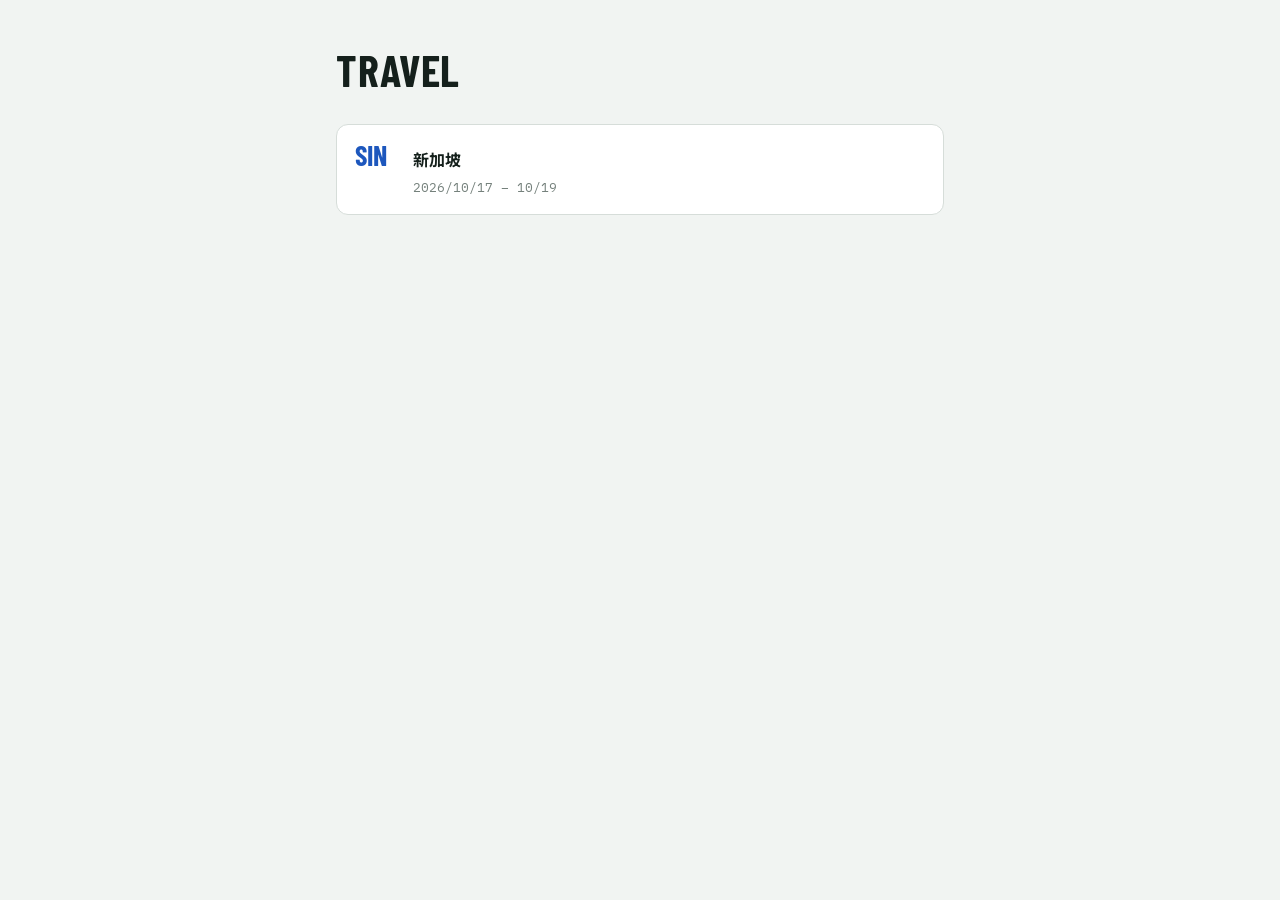
==== docs/index.html @ ed7405ce "Add Singapore 2026-10 itinerary site and trip index One repo holds every trip: GitHub Pages serves m" ====
<!doctype html>
<html lang="zh-Hant">
<head>
<meta charset="utf-8">
<meta name="viewport" content="width=device-width, initial-scale=1, viewport-fit=cover">
<title>Travel</title>
<meta name="description" content="所有旅行的行程網站。">
<link rel="preconnect" href="https://fonts.googleapis.com">
<link rel="preconnect" href="https://fonts.gstatic.com" crossorigin>
<link rel="stylesheet" href="https://fonts.googleapis.com/css2?family=Barlow+Condensed:wght@600;700&family=IBM+Plex+Mono:wght@500;600&family=Noto+Sans+TC:wght@400;500;700&display=swap">
<style>
  :root {
    --bg: #F1F4F2;
    --surface: #FFFFFF;
    --ink: #15201C;
    --ink-2: #4B5853;
    --ink-3: #75817C;
    --rule: #D6DDD9;
    --blue: #1D57BD;
    --f-display: "Barlow Condensed", "Arial Narrow", "Noto Sans TC", sans-serif;
    --f-body: "Noto Sans TC", "PingFang TC", "Microsoft JhengHei", system-ui, sans-serif;
    --f-mono: "IBM Plex Mono", ui-monospace, "SFMono-Regular", Menlo, Consolas, monospace;
  }
  @media (prefers-color-scheme: dark) {
    :root {
      color-scheme: dark;
      --bg: #0D1311;
      --surface: #161F1B;
      --ink: #E5ECE8;
      --ink-2: #A2AEA9;
      --ink-3: #75817C;
      --rule: #29342F;
      --blue: #86B3FF;
    }
  }
  * { box-sizing: border-box; }
  body {
    margin: 0; background: var(--bg); color: var(--ink);
    font-family: var(--f-body); line-height: 1.6;
  }
  main { max-width: 640px; margin: 0 auto; padding: 48px 16px 64px; }
  h1 {
    font-family: var(--f-display); font-weight: 700; font-size: 44px;
    letter-spacing: .02em; line-height: 1; margin: 0 0 32px;
  }
  .trips { list-style: none; margin: 0; padding: 0; display: grid; gap: 12px; }
  .trip {
    display: flex; align-items: baseline; gap: 16px;
    padding: 16px 18px; background: var(--surface);
    border: 1px solid var(--rule); border-radius: 12px;
    color: inherit; text-decoration: none;
  }
  .trip:hover { border-color: var(--blue); }
  .trip__code {
    font-family: var(--f-display); font-weight: 700; font-size: 28px;
    line-height: 1; color: var(--blue); min-width: 3.2ch;
  }
  .trip__name { font-weight: 700; }
  .trip__dates { font-family: var(--f-mono); font-size: 13px; color: var(--ink-3); }
</style>
</head>
<body>
<main>
  <h1>TRAVEL</h1>
  <ol class="trips">
    <li>
      <a class="trip" href="sin-2026-10/">
        <span class="trip__code">SIN</span>
        <span>
          <span class="trip__name">新加坡</span><br>
          <span class="trip__dates">2026/10/17 – 10/19</span>
        </span>
      </a>
    </li>
  </ol>
</main>
</body>
</html>
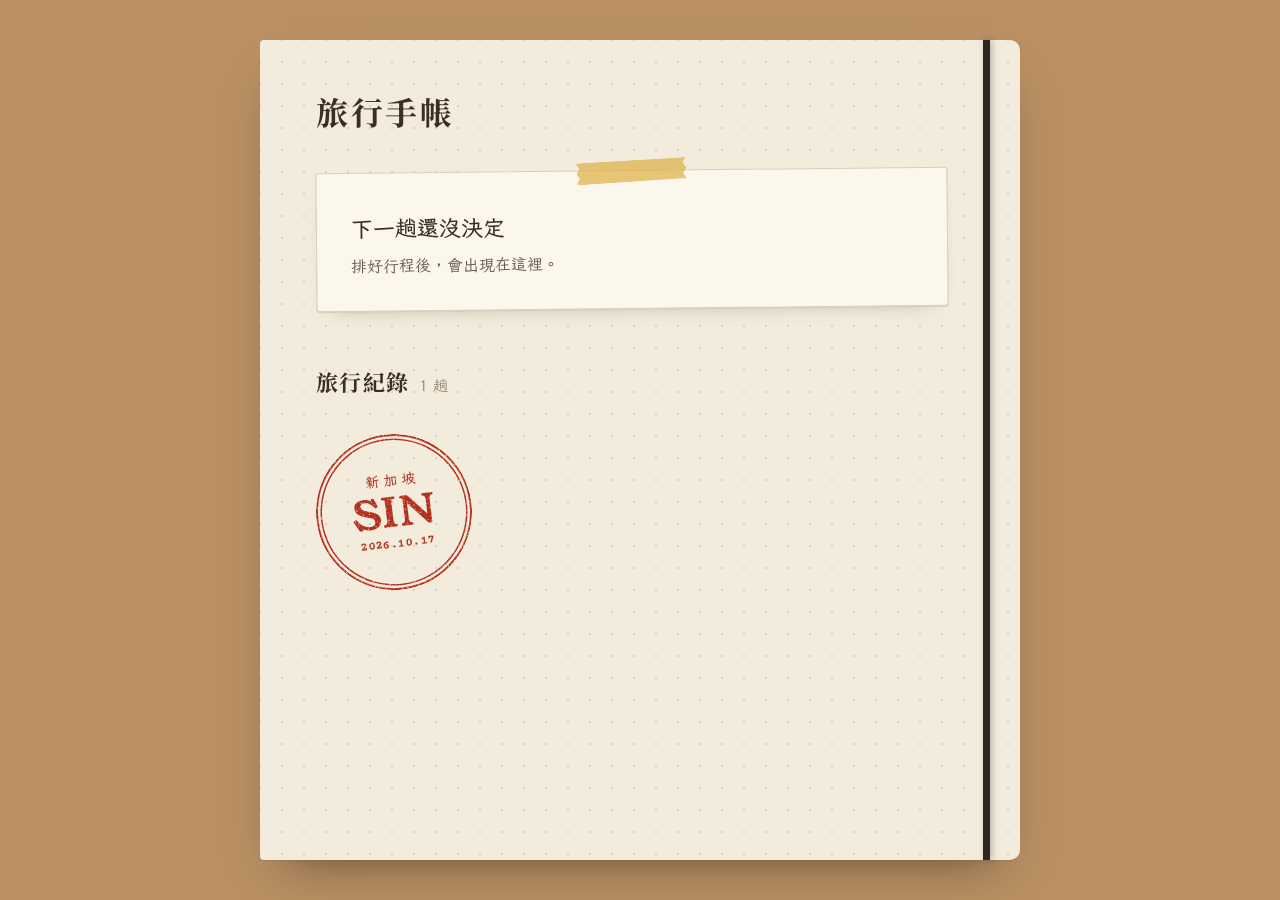
==== commit 1829468c: "Redesign the site as a warm travel journal Home page: a taped-in card for the next trip (countdown, " ====
--- a/docs/index.html
+++ b/docs/index.html
@@ -3,76 +3,327 @@
 <head>
 <meta charset="utf-8">
 <meta name="viewport" content="width=device-width, initial-scale=1, viewport-fit=cover">
-<title>Travel</title>
-<meta name="description" content="所有旅行的行程網站。">
+<title>旅行手帳</title>
+<meta name="description" content="每一趟旅行的行程，一趟一頁。">
 <link rel="preconnect" href="https://fonts.googleapis.com">
 <link rel="preconnect" href="https://fonts.gstatic.com" crossorigin>
-<link rel="stylesheet" href="https://fonts.googleapis.com/css2?family=Barlow+Condensed:wght@600;700&family=IBM+Plex+Mono:wght@500;600&family=Noto+Sans+TC:wght@400;500;700&display=swap">
+<link rel="stylesheet" href="https://fonts.googleapis.com/css2?family=Courier+Prime:wght@400;700&family=LXGW+WenKai+TC:wght@400;700&family=Noto+Serif+TC:wght@700&family=Young+Serif&display=swap">
+<link rel="stylesheet" href="assets/journal.css">
 <style>
-  :root {
-    --bg: #F1F4F2;
-    --surface: #FFFFFF;
-    --ink: #15201C;
-    --ink-2: #4B5853;
-    --ink-3: #75817C;
-    --rule: #D6DDD9;
-    --blue: #1D57BD;
-    --f-display: "Barlow Condensed", "Arial Narrow", "Noto Sans TC", sans-serif;
-    --f-body: "Noto Sans TC", "PingFang TC", "Microsoft JhengHei", system-ui, sans-serif;
-    --f-mono: "IBM Plex Mono", ui-monospace, "SFMono-Regular", Menlo, Consolas, monospace;
-  }
-  @media (prefers-color-scheme: dark) {
-    :root {
-      color-scheme: dark;
-      --bg: #0D1311;
-      --surface: #161F1B;
-      --ink: #E5ECE8;
-      --ink-2: #A2AEA9;
-      --ink-3: #75817C;
-      --rule: #29342F;
-      --blue: #86B3FF;
+  * { box-sizing: border-box; }
+  html { -webkit-text-size-adjust: 100%; }
+  body {
+    margin: 0;
+    min-height: 100vh;
+    padding: 12px;
+    background: var(--kraft);
+    color: var(--ink);
+    font-family: var(--f-body);
+    font-size: 16px;
+    line-height: 1.7;
+  }
+  @media (min-width: 720px) { body { padding: 40px 24px; } }
+  [hidden] { display: none !important; }
+  a { color: inherit; }
+  a:focus-visible { outline: 2px solid var(--blue); outline-offset: 3px; border-radius: 4px; }
+
+  /* 攤開的一頁手帳，右邊是綁住本子的鬆緊帶 */
+  .book {
+    position: relative;
+    max-width: 760px;
+    min-height: calc(100vh - 24px);
+    margin: 0 auto;
+    padding: 36px 20px 56px;
+    border-radius: 4px 10px 10px 4px;
+    box-shadow: 0 1px 0 rgba(0, 0, 0, .06), 0 24px 48px -28px rgba(0, 0, 0, .55);
+  }
+  @media (min-width: 720px) {
+    .book { padding: 56px 72px 72px 56px; min-height: calc(100vh - 80px); }
+    .book::after {
+      content: "";
+      position: absolute; top: 0; bottom: 0; right: 30px;
+      width: 7px;
+      background: #2E2621;
+      box-shadow: 1px 0 0 rgba(255, 255, 255, .08), 2px 0 6px rgba(0, 0, 0, .25);
     }
   }
-  * { box-sizing: border-box; }
-  body {
-    margin: 0; background: var(--bg); color: var(--ink);
-    font-family: var(--f-body); line-height: 1.6;
-  }
-  main { max-width: 640px; margin: 0 auto; padding: 48px 16px 64px; }
-  h1 {
-    font-family: var(--f-display); font-weight: 700; font-size: 44px;
-    letter-spacing: .02em; line-height: 1; margin: 0 0 32px;
-  }
-  .trips { list-style: none; margin: 0; padding: 0; display: grid; gap: 12px; }
-  .trip {
-    display: flex; align-items: baseline; gap: 16px;
-    padding: 16px 18px; background: var(--surface);
-    border: 1px solid var(--rule); border-radius: 12px;
-    color: inherit; text-decoration: none;
-  }
-  .trip:hover { border-color: var(--blue); }
-  .trip__code {
-    font-family: var(--f-display); font-weight: 700; font-size: 28px;
-    line-height: 1; color: var(--blue); min-width: 3.2ch;
-  }
-  .trip__name { font-weight: 700; }
-  .trip__dates { font-family: var(--f-mono); font-size: 13px; color: var(--ink-3); }
+
+  .book__title {
+    margin: 0 0 36px;
+    font-family: var(--f-display);
+    font-weight: 700;
+    font-size: 32px;
+    line-height: 1.2;
+    letter-spacing: .08em;
+  }
+
+  /* ---------- 下一趟 ---------- */
+  .next {
+    position: relative;
+    margin: 0 0 56px;
+    padding: 30px 22px 24px;
+    background: var(--surface);
+    border: 1px solid var(--rule);
+    border-radius: 3px;
+    box-shadow: 0 1px 0 var(--rule), 0 10px 22px -18px rgba(59, 47, 37, .5);
+    transform: rotate(-.6deg);
+  }
+  @media (min-width: 720px) { .next { padding: 36px 34px 30px; } }
+  .next__tape { position: absolute; top: -11px; left: 50%; transform: translateX(-50%) rotate(-3deg); width: 110px; --tape: var(--cc); }
+  .next__count { margin: 0; font-size: 18px; color: var(--ink-2); }
+  .next__count b {
+    font-family: var(--f-display);
+    font-weight: 400;
+    font-size: 40px;
+    line-height: 1;
+    color: var(--red);
+    margin-inline: 2px;
+    vertical-align: -3px;
+  }
+  .next__city {
+    margin: 6px 0 2px;
+    font-family: var(--f-display);
+    font-weight: 700;
+    font-size: clamp(40px, 11vw, 60px);
+    line-height: 1.1;
+    letter-spacing: .06em;
+  }
+  .next__dates { margin: 0; display: flex; flex-wrap: wrap; gap: 0 14px; font-size: 16px; color: var(--ink-2); }
+  .next__dates span { white-space: nowrap; }
+  .next__today { margin: 10px 0 0; font-size: 17px; }
+  .next__today span { color: var(--ink-3); margin-right: 6px; }
+  .next__empty { margin: 0; font-size: 22px; font-weight: 700; }
+  .next__hint { margin: 6px 0 0; color: var(--ink-2); }
+
+  .stubs { display: grid; gap: 10px; margin: 22px 0 6px; grid-template-columns: repeat(auto-fit, minmax(min(100%, 250px), 1fr)); }
+  /* 登機證票根：左邊一排撕線孔 */
+  .stub {
+    position: relative;
+    display: grid;
+    grid-template-columns: auto minmax(0, 1fr);
+    gap: 2px 14px;
+    align-items: baseline;
+    padding: 10px 14px 10px 26px;
+    background: var(--bg);
+    border: 1px dashed var(--rule);
+    border-radius: 4px;
+  }
+  .stub::before {
+    content: "";
+    position: absolute; top: 6px; bottom: 6px; left: 9px;
+    width: 4px;
+    background: radial-gradient(circle, var(--rule) 1.6px, transparent 2px) 0 0 / 4px 8px repeat-y;
+  }
+  .stub__dir { font-size: 13px; color: var(--ink-3); }
+  .stub__date { font-size: 13px; color: var(--ink-2); text-align: right; }
+  .stub__route { grid-column: 1 / -1; display: flex; align-items: center; gap: 18px; margin-top: 2px; }
+  .stub__pt { display: grid; line-height: 1.25; font-family: var(--f-mono); font-size: 14px; }
+  .stub__pt b { font-family: var(--f-display); font-weight: 400; font-size: 24px; letter-spacing: .03em; }
+  .stub__plane { color: var(--ink-3); font-size: 14px; }
+  .stub__no { margin-left: 8px; font-family: var(--f-mono); font-weight: 700; font-size: 14px; letter-spacing: .05em; color: var(--ink); }
+
+  .open {
+    display: inline-block;
+    margin-top: 18px;
+    padding: 9px 22px;
+    background: var(--ink);
+    color: var(--bg);
+    border-radius: 4px;
+    font-weight: 700;
+    font-size: 16px;
+    letter-spacing: .08em;
+    text-decoration: none;
+  }
+  .open:hover { background: var(--blue); }
+
+  /* ---------- 印章牆 ---------- */
+  .wall__title {
+    display: flex; align-items: baseline; gap: 10px;
+    margin: 0 0 24px;
+    font-family: var(--f-display);
+    font-weight: 700;
+    font-size: 22px;
+    letter-spacing: .06em;
+  }
+  .wall__count { font-family: var(--f-body); font-weight: 400; font-size: 15px; color: var(--ink-3); letter-spacing: 0; }
+  .stamps {
+    list-style: none; margin: 0; padding: 8px 0 0;
+    display: flex; flex-wrap: wrap; gap: 28px 34px;
+  }
+  .stamps a { display: block; text-decoration: none; border-radius: 50%; }
+  .stamps li:nth-child(3n+2) a { border-radius: 8px; }
+  .stamps .stamp {
+    display: grid;
+    place-content: center;
+    justify-items: center;
+    gap: 1px;
+    width: 156px; height: 156px;
+    padding: 12px;
+    border-radius: 50%;
+    text-align: center;
+    transform: rotate(var(--r, -6deg));
+    transition: transform .2s ease;
+  }
+  .stamps li:nth-child(3n+2) .stamp { width: 176px; height: 118px; border-radius: 8px; }
+  .stamps li:nth-child(3n) .stamp { width: 172px; height: 132px; border-radius: 50%; }
+  .stamps a:hover .stamp, .stamps a:focus-visible .stamp { transform: rotate(0deg) scale(1.04); }
+  @media (prefers-reduced-motion: reduce) { .stamps .stamp { transition: none; } }
+  .stamp__city { font-weight: 700; font-size: 14px; letter-spacing: .3em; margin-right: -.3em; }
+  .stamp__code { font-family: var(--f-display); font-size: 40px; line-height: 1; letter-spacing: .04em; }
+  .stamp__date { font-family: var(--f-mono); font-weight: 700; font-size: 12px; letter-spacing: .04em; }
+  .stamp__note { font-size: 12px; font-weight: 700; margin-top: 2px; }
 </style>
 </head>
 <body>
-<main>
-  <h1>TRAVEL</h1>
-  <ol class="trips">
-    <li>
-      <a class="trip" href="sin-2026-10/">
-        <span class="trip__code">SIN</span>
-        <span>
-          <span class="trip__name">新加坡</span><br>
-          <span class="trip__dates">2026/10/17 – 10/19</span>
-        </span>
-      </a>
-    </li>
-  </ol>
+<main class="book paper">
+  <h1 class="book__title">旅行手帳</h1>
+
+  <section class="next" id="next" aria-label="下一趟旅行" hidden></section>
+
+  <section class="wall" aria-labelledby="wall-title">
+    <h2 class="wall__title" id="wall-title">旅行紀錄<span class="wall__count" id="count"></span></h2>
+    <ol class="stamps" id="stamps"></ol>
+  </section>
 </main>
+
+<script>
+/*
+ * 所有旅行。新增一趟：在最上面加一筆。
+ *   dir   docs/ 底下的資料夾名（網址 /travel/{dir}/）
+ *   code  印章上的代碼，通常是機場代碼
+ *   city  地名
+ *   ink   印章墨色：red / blue / green / plum
+ * 日期、航班、每天的主題會自動從該資料夾的 itinerary.js 讀出來，不用重打。
+ */
+var TRIPS = [
+  { dir: "sin-2026-10", code: "SIN", city: "新加坡", ink: "red" }
+];
+
+(function () {
+  var WD = ["日", "一", "二", "三", "四", "五", "六"];
+  var TILT = [-7, 5, -3, 8, -5, 3];
+
+  function esc(s) {
+    return String(s).replace(/[&<>"]/g, function (c) {
+      return { "&": "&amp;", "<": "&lt;", ">": "&gt;", '"': "&quot;" }[c];
+    });
+  }
+  function wd(date) { return WD[new Date(date + "T12:00:00Z").getUTCDay()]; }
+  function md(date) { var p = date.split("-"); return +p[1] + "/" + +p[2]; }
+  function dayDiff(a, b) { return Math.round((Date.parse(b + "T00:00:00Z") - Date.parse(a + "T00:00:00Z")) / 864e5); }
+  // 今天的日期（台灣時間）。網址加 ?today=2026-10-18 可以模擬別天
+  function today() {
+    var q = new URLSearchParams(location.search).get("today");
+    if (q && /^\d{4}-\d{2}-\d{2}$/.test(q)) return q;
+    return new Intl.DateTimeFormat("en-CA", { timeZone: "Asia/Taipei", year: "numeric", month: "2-digit", day: "2-digit" }).format(new Date());
+  }
+
+  // 一個一個載入各趟的 itinerary.js（每個檔案都會寫進 window.TRIP）
+  function loadTrip(t) {
+    return new Promise(function (resolve) {
+      var s = document.createElement("script");
+      s.src = t.dir + "/itinerary.js";
+      s.onload = function () { var data = window.TRIP; window.TRIP = undefined; resolve(data || null); };
+      s.onerror = function () { resolve(null); };
+      document.head.appendChild(s);
+    });
+  }
+
+  function describe(t, data, now) {
+    var trip = { t: t, data: data };
+    if (!data) return trip;
+    var dates = (data.days || []).map(function (d) { return d.date; })
+      .concat((data.flights || []).map(function (f) { return f.date; }))
+      .sort();
+    if (!dates.length) return trip;
+    trip.first = dates[0];
+    trip.last = dates[dates.length - 1];
+    trip.until = dayDiff(now, trip.first);
+    trip.state = trip.until > 0 ? "upcoming" : now <= trip.last ? "ongoing" : "past";
+    return trip;
+  }
+
+  function range(a, b) {
+    var nights = dayDiff(a, b);
+    return '<span>' + md(a) + "（" + wd(a) + "）– " + md(b) + "（" + wd(b) + "）</span>" +
+      '<span>' + (nights + 1) + " 天 " + nights + " 夜</span>";
+  }
+
+  function stubs(flights) {
+    if (!flights || !flights.length) return "";
+    return '<div class="stubs">' + flights.map(function (f) {
+      return '<div class="stub">' +
+        '<span class="stub__dir">' + esc(f.dir) + '<span class="stub__no">' + esc(f.no) + '</span></span>' +
+        '<span class="stub__date">' + md(f.date) + '（' + wd(f.date) + '）</span>' +
+        '<span class="stub__route">' +
+          '<span class="stub__pt"><b>' + esc(f.from.code) + '</b>' + esc(f.from.time) + '</span>' +
+          '<span class="stub__plane" aria-hidden="true">✈</span>' +
+          '<span class="stub__pt"><b>' + esc(f.to.code) + '</b>' + esc(f.to.time) + '</span></span>' +
+      '</div>';
+    }).join("") + '</div>';
+  }
+
+  function renderNext(trip, now) {
+    var el = document.getElementById("next");
+    el.hidden = false;
+    if (!trip) {
+      el.innerHTML = '<span class="tape next__tape" aria-hidden="true"></span>' +
+        '<p class="next__empty">下一趟還沒決定</p>' +
+        '<p class="next__hint">排好行程後，會出現在這裡。</p>';
+      return;
+    }
+    var d = trip.data, t = trip.t, head, extra = "", href = t.dir + "/", cta = "打開行程";
+    if (trip.state === "ongoing") {
+      var n = dayDiff(trip.first, now) + 1;
+      var day = (d.days || []).filter(function (x) { return x.date === now; })[0];
+      head = '<p class="next__count">旅途中，第<b>' + n + '</b>天</p>';
+      if (day) {
+        extra = '<p class="next__today"><span>今天</span>' + esc(day.theme) + '</p>';
+        href = t.dir + "/#d" + now.slice(5).replace("-", "");
+        cta = "看今天的行程";
+      }
+    } else {
+      head = '<p class="next__count">' + (trip.until === 1 ? "明天就出發" : '還有<b>' + trip.until + '</b>天出發') + '</p>';
+    }
+    el.innerHTML = '<span class="tape next__tape" aria-hidden="true"></span>' + head +
+      '<h2 class="next__city">' + esc(t.city) + '</h2>' +
+      '<p class="next__dates">' + range(trip.first, trip.last) + '</p>' + extra +
+      (trip.state === "upcoming" ? stubs(d.flights) : '') +
+      '<a class="open" href="' + href + '">' + cta + '</a>';
+  }
+
+  function renderStamps(trips) {
+    document.getElementById("count").textContent = trips.length + " 趟";
+    document.getElementById("stamps").innerHTML = trips.map(function (trip, i) {
+      var t = trip.t;
+      var date = trip.first ? trip.first.replace(/-/g, ".") : "";
+      var note = trip.state === "upcoming" ? "即將出發" : trip.state === "ongoing" ? "旅途中" : "";
+      return '<li><a href="' + t.dir + '/" aria-label="' + esc(t.city) + (date ? " " + date : "") + '">' +
+        '<span class="stamp stamp--' + esc(t.ink || "red") + '" style="--r:' + TILT[i % TILT.length] + 'deg">' +
+          '<span class="stamp__city">' + esc(t.city) + '</span>' +
+          '<span class="stamp__code">' + esc(t.code) + '</span>' +
+          (date ? '<span class="stamp__date">' + date + '</span>' : '') +
+          (note ? '<span class="stamp__note">' + note + '</span>' : '') +
+        '</span></a></li>';
+    }).join("");
+  }
+
+  var now = today();
+  TRIPS.reduce(function (p, t) {
+    return p.then(function (list) {
+      return loadTrip(t).then(function (data) { return list.concat(describe(t, data, now)); });
+    });
+  }, Promise.resolve([])).then(function (trips) {
+    var dated = trips.filter(function (x) { return x.first; });
+    var ongoing = dated.filter(function (x) { return x.state === "ongoing"; })[0];
+    var upcoming = dated.filter(function (x) { return x.state === "upcoming"; })
+      .sort(function (a, b) { return a.first < b.first ? -1 : 1; })[0];
+    renderNext(ongoing || upcoming, now);
+    // 印章牆：新的在前，沒讀到日期的放最後
+    renderStamps(dated.sort(function (a, b) { return a.first < b.first ? 1 : -1; })
+      .concat(trips.filter(function (x) { return !x.first; })));
+  });
+})();
+</script>
 </body>
 </html>
--- a/docs/assets/journal.css
+++ b/docs/assets/journal.css
@@ -0,0 +1,124 @@
+/*
+ * 旅行手帳的共用樣式：紙張、墨水色、字體、紙膠帶、印章。
+ * 首頁和每一趟的行程頁都會載入這個檔案，改這裡就會一起變。
+ *
+ * 字體（在各頁 <head> 用 Google Fonts 載入）：
+ *   --f-display  標題：Young Serif（英數）＋ Noto Serif TC（中文）
+ *   --f-body     內文、主題、備註：霞鶩文楷 LXGW WenKai TC
+ *   --f-mono     時間、航班號：Courier Prime
+ *
+ * 每天的紙膠帶顏色沿用 itinerary.js 的 line 欄位：cc 芥末黃、ne 乾燥玫瑰、ew 鼠尾草綠。
+ */
+:root {
+  --bg: #F3ECDC;          /* 手帳內頁 */
+  --surface: #FBF7EC;     /* 貼上去的便條、票根 */
+  --kraft: #B98F63;       /* 牛皮紙封面 */
+  --ink: #3B2F25;
+  --ink-2: #66564A;
+  --ink-3: #8F7E6B;
+  --rule: #DCCFB8;
+  --rule-2: #E9E0CD;
+  --dot: rgba(59, 47, 37, .14);
+  --red: #B3301F;         /* 朱紅印泥：已預約、印章 */
+  --red-soft: #F1DDD2;
+  --blue: #2B4A86;        /* 藍黑鋼筆墨水：正餐、連結 */
+  --blue-soft: #E0E2E8;
+  --green: #2F6B4F;
+  --plum: #6E3B6E;
+  --now: #F2DC5D;         /* 螢光筆 */
+  --now-ink: #4A3A00;
+  --cc: #E0B24A; --cc-on: #3B2F25;
+  --ne: #DB9A95; --ne-on: #3B2F25;
+  --ew: #9DB592; --ew-on: #3B2F25;
+  --f-display: "Young Serif", "Noto Serif TC", "Songti TC", serif;
+  --f-body: "LXGW WenKai TC", "Kaiti TC", "PingFang TC", "Microsoft JhengHei", serif;
+  --f-mono: "Courier Prime", "Courier New", ui-monospace, monospace;
+  /* 紙膠帶兩端撕開的鋸齒 */
+  --tape-clip: polygon(0 4%, 4% 0, 96% 3%, 100% 0, 97% 26%, 100% 50%, 97% 74%, 100% 100%, 95% 97%, 4% 100%, 0 96%, 3% 72%, 0 50%, 3% 26%);
+}
+@media (prefers-color-scheme: dark) {
+  :root:not([data-theme="light"]) {
+    color-scheme: dark;
+    --bg: #231D17;
+    --surface: #2D261F;
+    --kraft: #120E0B;
+    --ink: #EDE3CF;
+    --ink-2: #BDAF99;
+    --ink-3: #8C7E6A;
+    --rule: #43392E;
+    --rule-2: #352C24;
+    --dot: rgba(237, 227, 207, .08);
+    --red: #EE8672;
+    --red-soft: #45261F;
+    --blue: #A2B9EA;
+    --blue-soft: #2A2F40;
+    --green: #86C3A2;
+    --plum: #D29BD0;
+    --now: #6A5812;
+    --now-ink: #FBE58A;
+    --cc: #C99A33; --cc-on: #1E1812;
+    --ne: #B9716C; --ne-on: #1E1812;
+    --ew: #7D9672; --ew-on: #1E1812;
+  }
+}
+:root[data-theme="dark"] {
+  color-scheme: dark;
+  --bg: #231D17;
+  --surface: #2D261F;
+  --kraft: #120E0B;
+  --ink: #EDE3CF;
+  --ink-2: #BDAF99;
+  --ink-3: #8C7E6A;
+  --rule: #43392E;
+  --rule-2: #352C24;
+  --dot: rgba(237, 227, 207, .08);
+  --red: #EE8672;
+  --red-soft: #45261F;
+  --blue: #A2B9EA;
+  --blue-soft: #2A2F40;
+  --green: #86C3A2;
+  --plum: #D29BD0;
+  --now: #6A5812;
+  --now-ink: #FBE58A;
+  --cc: #C99A33; --cc-on: #1E1812;
+  --ne: #B9716C; --ne-on: #1E1812;
+  --ew: #7D9672; --ew-on: #1E1812;
+}
+
+/* 點點格線的手帳內頁 */
+.paper {
+  background-color: var(--bg);
+  background-image: radial-gradient(var(--dot) 1px, transparent 1.3px);
+  background-size: 22px 22px;
+  background-position: 11px 11px;
+}
+
+/* 紙膠帶：兩端是撕開的鋸齒。顏色用 --tape 指定 */
+.tape {
+  display: block;
+  width: 84px;
+  height: 22px;
+  background: color-mix(in srgb, var(--tape, var(--cc)) 72%, transparent);
+  clip-path: var(--tape-clip);
+}
+
+/* 橡皮章：墨色用 color 指定；印泥不均的斑駁感用雜訊遮罩做 */
+.stamp {
+  color: var(--red);
+  border: 2.5px solid currentColor;
+  box-shadow: inset 0 0 0 2.5px var(--bg), inset 0 0 0 4px currentColor;
+  -webkit-mask-image: url("data:image/svg+xml,%3Csvg xmlns='http://www.w3.org/2000/svg' width='180' height='180'%3E%3Cfilter id='n'%3E%3CfeTurbulence type='fractalNoise' baseFrequency='.75' numOctaves='3' seed='7'/%3E%3CfeColorMatrix values='0 0 0 0 0 0 0 0 0 0 0 0 0 0 0 -8 0 0 0 5.96'/%3E%3C/filter%3E%3Crect width='100%25' height='100%25' filter='url(%23n)'/%3E%3C/svg%3E");
+  mask-image: url("data:image/svg+xml,%3Csvg xmlns='http://www.w3.org/2000/svg' width='180' height='180'%3E%3Cfilter id='n'%3E%3CfeTurbulence type='fractalNoise' baseFrequency='.75' numOctaves='3' seed='7'/%3E%3CfeColorMatrix values='0 0 0 0 0 0 0 0 0 0 0 0 0 0 0 -8 0 0 0 5.96'/%3E%3C/filter%3E%3Crect width='100%25' height='100%25' filter='url(%23n)'/%3E%3C/svg%3E");
+  -webkit-mask-size: 180px 180px;
+  mask-size: 180px 180px;
+}
+.stamp--red { color: var(--red); }
+.stamp--blue { color: var(--blue); }
+.stamp--green { color: var(--green); }
+.stamp--plum { color: var(--plum); }
+
+/* 螢光筆劃過 */
+.marker {
+  background: linear-gradient(100deg, transparent 2%, var(--now) 4% 96%, transparent 98%) 0 60% / 100% 70% no-repeat;
+  color: var(--ink);
+}
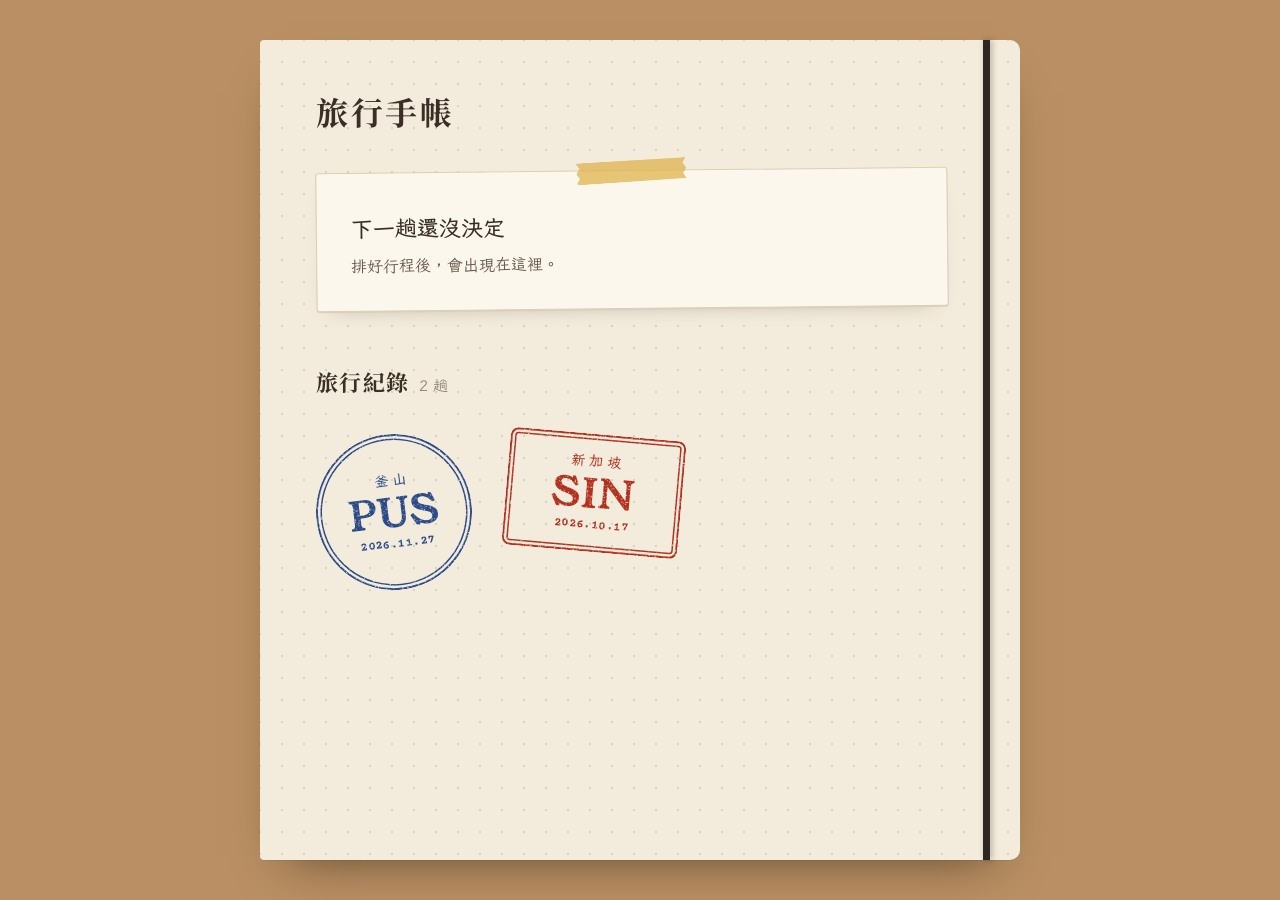
==== commit 17852b74: "Add the Busan 2026-11 trip site with flights JX900 TPE→PUS on 11/27 and JX901 PUS→TPE on 11/30. Kore" ====
--- a/docs/index.html
+++ b/docs/index.html
@@ -9,6 +9,14 @@
 <link rel="preconnect" href="https://fonts.gstatic.com" crossorigin>
 <link rel="stylesheet" href="https://fonts.googleapis.com/css2?family=Courier+Prime:wght@400;700&family=LXGW+WenKai+TC:wght@400;700&family=Noto+Serif+TC:wght@700&family=Young+Serif&display=swap">
 <link rel="stylesheet" href="assets/journal.css">
+<link rel="manifest" href="manifest.webmanifest">
+<link rel="icon" type="image/png" sizes="192x192" href="assets/icons/icon-192.png">
+<link rel="apple-touch-icon" href="assets/icons/apple-touch-icon.png">
+<meta name="apple-mobile-web-app-title" content="Travel">
+<meta name="apple-mobile-web-app-capable" content="yes">
+<meta name="mobile-web-app-capable" content="yes">
+<meta name="theme-color" content="#B98F63" media="(prefers-color-scheme: light)">
+<meta name="theme-color" content="#120E0B" media="(prefers-color-scheme: dark)">
 <style>
   * { box-sizing: border-box; }
   html { -webkit-text-size-adjust: 100%; }
@@ -196,6 +204,7 @@
  * 日期、航班、每天的主題會自動從該資料夾的 itinerary.js 讀出來，不用重打。
  */
 var TRIPS = [
+  { dir: "pus-2026-11", code: "PUS", city: "釜山", ink: "blue" },
   { dir: "sin-2026-10", code: "SIN", city: "新加坡", ink: "red" }
 ];
 
@@ -325,5 +334,6 @@
   });
 })();
 </script>
+<script src="assets/app.js"></script>
 </body>
 </html>
